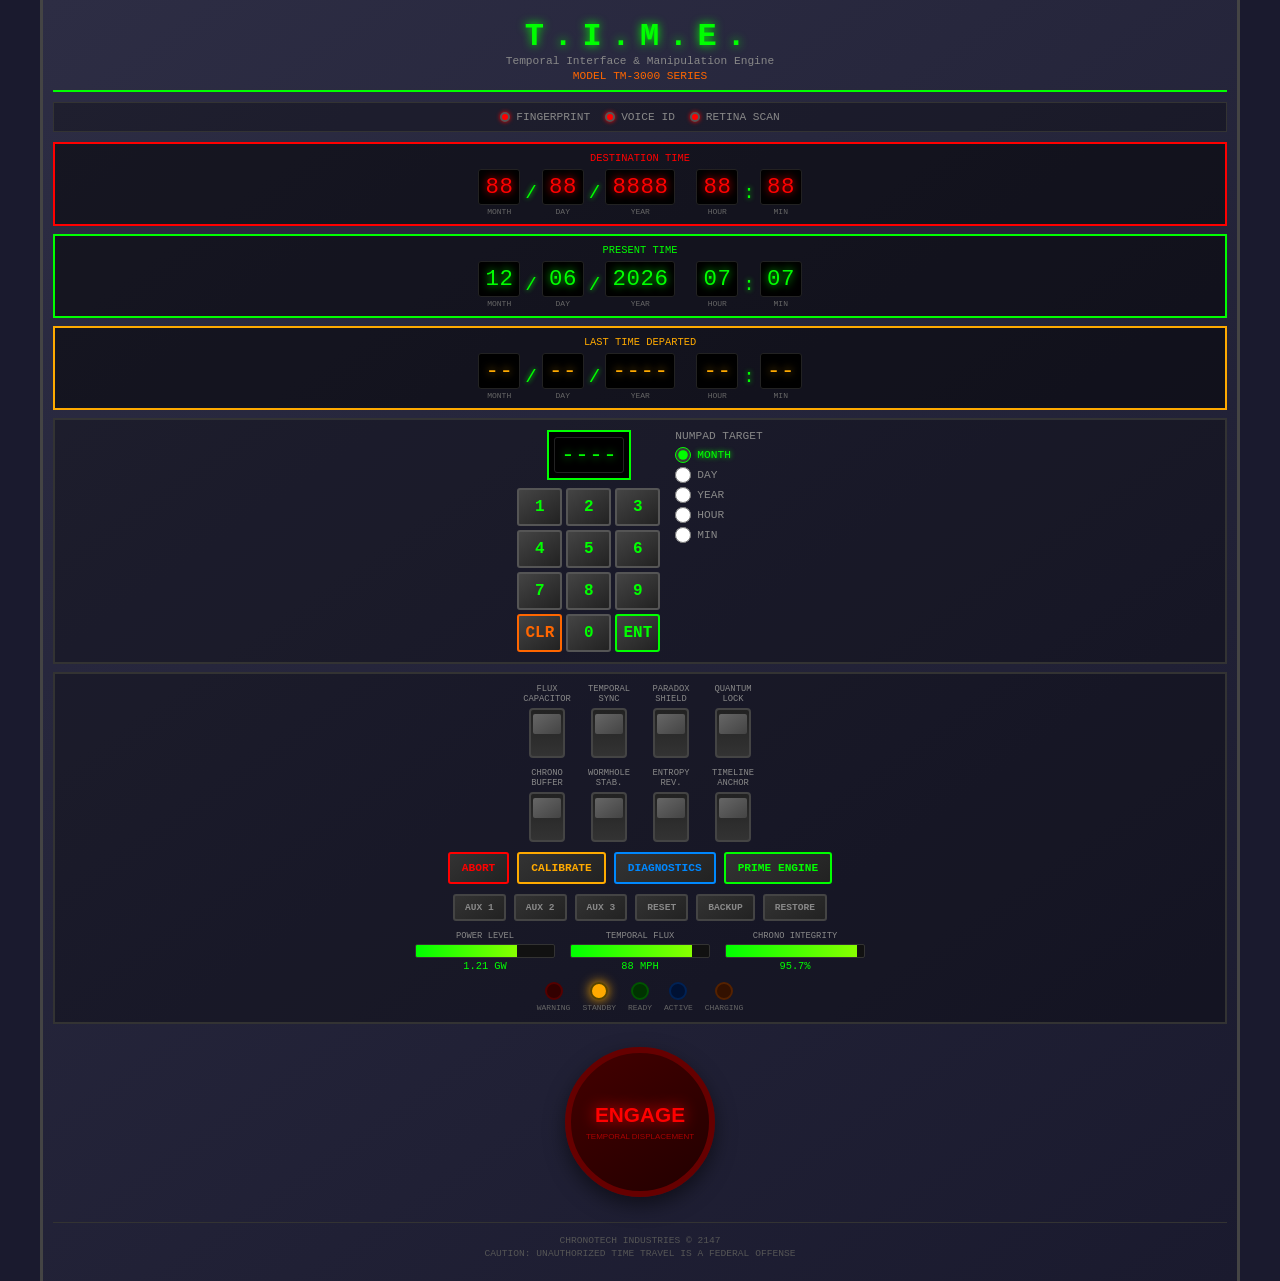
==== index.html @ d7cb90f9 "Add PWA support for home screen installation - Add manifest.json with app metadata and icon - Add se" ====
<!DOCTYPE html>
<html lang="en">
<head>
    <meta charset="UTF-8">
    <meta name="viewport" content="width=device-width, initial-scale=1.0, user-scalable=no">
    <meta name="theme-color" content="#00ff00">
    <meta name="apple-mobile-web-app-capable" content="yes">
    <meta name="apple-mobile-web-app-status-bar-style" content="black-translucent">
    <meta name="apple-mobile-web-app-title" content="T.I.M.E.">
    <title>T.I.M.E. Machine Console v3.7</title>
    <link rel="manifest" href="manifest.json">
    <link rel="icon" href="icon.svg" type="image/svg+xml">
    <link rel="apple-touch-icon" href="icon.svg">
    <link rel="stylesheet" href="styles.css">
</head>
<body>
    <div class="console-frame">
        <header class="console-header">
            <div class="logo">T.I.M.E.</div>
            <div class="subtitle">Temporal Interface & Manipulation Engine</div>
            <div class="model">MODEL TM-3000 SERIES</div>
        </header>

        <div class="auth-status-bar">
            <div class="auth-indicator" id="fingerprint-status">
                <span class="status-light off"></span>
                <a href="fingerprint.html">FINGERPRINT</a>
            </div>
            <div class="auth-indicator" id="voice-status">
                <span class="status-light off"></span>
                <a href="voice.html">VOICE ID</a>
            </div>
            <div class="auth-indicator" id="retina-status">
                <span class="status-light off"></span>
                <a href="retina.html">RETINA SCAN</a>
            </div>
        </div>

        <main class="console-main">
            <!-- Destination Time Display -->
            <section class="display-section destination">
                <div class="section-label">DESTINATION TIME</div>
                <div class="display-row">
                    <div class="display-group">
                        <div class="seven-seg-display" id="dest-month">
                            <span class="digit" data-digit="0">8</span>
                            <span class="digit" data-digit="1">8</span>
                        </div>
                        <div class="display-label">MONTH</div>
                    </div>
                    <div class="display-separator">/</div>
                    <div class="display-group">
                        <div class="seven-seg-display" id="dest-day">
                            <span class="digit" data-digit="0">8</span>
                            <span class="digit" data-digit="1">8</span>
                        </div>
                        <div class="display-label">DAY</div>
                    </div>
                    <div class="display-separator">/</div>
                    <div class="display-group">
                        <div class="seven-seg-display" id="dest-year">
                            <span class="digit" data-digit="0">8</span>
                            <span class="digit" data-digit="1">8</span>
                            <span class="digit" data-digit="2">8</span>
                            <span class="digit" data-digit="3">8</span>
                        </div>
                        <div class="display-label">YEAR</div>
                    </div>
                    <div class="display-spacer"></div>
                    <div class="display-group">
                        <div class="seven-seg-display" id="dest-hour">
                            <span class="digit" data-digit="0">8</span>
                            <span class="digit" data-digit="1">8</span>
                        </div>
                        <div class="display-label">HOUR</div>
                    </div>
                    <div class="display-separator">:</div>
                    <div class="display-group">
                        <div class="seven-seg-display" id="dest-min">
                            <span class="digit" data-digit="0">8</span>
                            <span class="digit" data-digit="1">8</span>
                        </div>
                        <div class="display-label">MIN</div>
                    </div>
                </div>
            </section>

            <!-- Present Time Display -->
            <section class="display-section present">
                <div class="section-label">PRESENT TIME</div>
                <div class="display-row">
                    <div class="display-group">
                        <div class="seven-seg-display" id="pres-month">
                            <span class="digit">0</span>
                            <span class="digit">1</span>
                        </div>
                        <div class="display-label">MONTH</div>
                    </div>
                    <div class="display-separator">/</div>
                    <div class="display-group">
                        <div class="seven-seg-display" id="pres-day">
                            <span class="digit">3</span>
                            <span class="digit">1</span>
                        </div>
                        <div class="display-label">DAY</div>
                    </div>
                    <div class="display-separator">/</div>
                    <div class="display-group">
                        <div class="seven-seg-display" id="pres-year">
                            <span class="digit">2</span>
                            <span class="digit">0</span>
                            <span class="digit">2</span>
                            <span class="digit">6</span>
                        </div>
                        <div class="display-label">YEAR</div>
                    </div>
                    <div class="display-spacer"></div>
                    <div class="display-group">
                        <div class="seven-seg-display" id="pres-hour">
                            <span class="digit">0</span>
                            <span class="digit">0</span>
                        </div>
                        <div class="display-label">HOUR</div>
                    </div>
                    <div class="display-separator">:</div>
                    <div class="display-group">
                        <div class="seven-seg-display" id="pres-min">
                            <span class="digit">0</span>
                            <span class="digit">0</span>
                        </div>
                        <div class="display-label">MIN</div>
                    </div>
                </div>
            </section>

            <!-- Last Departed Time Display -->
            <section class="display-section departed">
                <div class="section-label">LAST TIME DEPARTED</div>
                <div class="display-row">
                    <div class="display-group">
                        <div class="seven-seg-display" id="last-month">
                            <span class="digit">-</span>
                            <span class="digit">-</span>
                        </div>
                        <div class="display-label">MONTH</div>
                    </div>
                    <div class="display-separator">/</div>
                    <div class="display-group">
                        <div class="seven-seg-display" id="last-day">
                            <span class="digit">-</span>
                            <span class="digit">-</span>
                        </div>
                        <div class="display-label">DAY</div>
                    </div>
                    <div class="display-separator">/</div>
                    <div class="display-group">
                        <div class="seven-seg-display" id="last-year">
                            <span class="digit">-</span>
                            <span class="digit">-</span>
                            <span class="digit">-</span>
                            <span class="digit">-</span>
                        </div>
                        <div class="display-label">YEAR</div>
                    </div>
                    <div class="display-spacer"></div>
                    <div class="display-group">
                        <div class="seven-seg-display" id="last-hour">
                            <span class="digit">-</span>
                            <span class="digit">-</span>
                        </div>
                        <div class="display-label">HOUR</div>
                    </div>
                    <div class="display-separator">:</div>
                    <div class="display-group">
                        <div class="seven-seg-display" id="last-min">
                            <span class="digit">-</span>
                            <span class="digit">-</span>
                        </div>
                        <div class="display-label">MIN</div>
                    </div>
                </div>
            </section>

            <!-- Control Panel -->
            <section class="control-panel">
                <div class="numpad-section">
                    <div class="numpad-display">
                        <div class="seven-seg-display" id="numpad-display">
                            <span class="digit">-</span>
                            <span class="digit">-</span>
                            <span class="digit">-</span>
                            <span class="digit">-</span>
                        </div>
                    </div>
                    <div class="numpad">
                        <button class="num-btn" data-num="1">1</button>
                        <button class="num-btn" data-num="2">2</button>
                        <button class="num-btn" data-num="3">3</button>
                        <button class="num-btn" data-num="4">4</button>
                        <button class="num-btn" data-num="5">5</button>
                        <button class="num-btn" data-num="6">6</button>
                        <button class="num-btn" data-num="7">7</button>
                        <button class="num-btn" data-num="8">8</button>
                        <button class="num-btn" data-num="9">9</button>
                        <button class="num-btn clear-btn" data-num="C">CLR</button>
                        <button class="num-btn" data-num="0">0</button>
                        <button class="num-btn enter-btn" data-num="E">ENT</button>
                    </div>
                </div>

                <div class="target-selector">
                    <div class="selector-label">NUMPAD TARGET</div>
                    <div class="selector-switches">
                        <label class="toggle-switch">
                            <input type="radio" name="target" value="dest-month" checked>
                            <span class="switch-label">MONTH</span>
                        </label>
                        <label class="toggle-switch">
                            <input type="radio" name="target" value="dest-day">
                            <span class="switch-label">DAY</span>
                        </label>
                        <label class="toggle-switch">
                            <input type="radio" name="target" value="dest-year">
                            <span class="switch-label">YEAR</span>
                        </label>
                        <label class="toggle-switch">
                            <input type="radio" name="target" value="dest-hour">
                            <span class="switch-label">HOUR</span>
                        </label>
                        <label class="toggle-switch">
                            <input type="radio" name="target" value="dest-min">
                            <span class="switch-label">MIN</span>
                        </label>
                    </div>
                </div>
            </section>

            <!-- Useless Controls Section -->
            <section class="useless-controls">
                <div class="control-row">
                    <div class="control-group">
                        <div class="control-label">FLUX CAPACITOR</div>
                        <label class="flip-switch">
                            <input type="checkbox" id="flux-switch">
                            <span class="flip-switch-slider"></span>
                        </label>
                    </div>
                    <div class="control-group">
                        <div class="control-label">TEMPORAL SYNC</div>
                        <label class="flip-switch">
                            <input type="checkbox" id="sync-switch">
                            <span class="flip-switch-slider"></span>
                        </label>
                    </div>
                    <div class="control-group">
                        <div class="control-label">PARADOX SHIELD</div>
                        <label class="flip-switch">
                            <input type="checkbox" id="paradox-switch">
                            <span class="flip-switch-slider"></span>
                        </label>
                    </div>
                    <div class="control-group">
                        <div class="control-label">QUANTUM LOCK</div>
                        <label class="flip-switch">
                            <input type="checkbox" id="quantum-switch">
                            <span class="flip-switch-slider"></span>
                        </label>
                    </div>
                </div>

                <div class="control-row">
                    <div class="control-group">
                        <div class="control-label">CHRONO BUFFER</div>
                        <label class="flip-switch">
                            <input type="checkbox" id="buffer-switch">
                            <span class="flip-switch-slider"></span>
                        </label>
                    </div>
                    <div class="control-group">
                        <div class="control-label">WORMHOLE STAB.</div>
                        <label class="flip-switch">
                            <input type="checkbox" id="wormhole-switch">
                            <span class="flip-switch-slider"></span>
                        </label>
                    </div>
                    <div class="control-group">
                        <div class="control-label">ENTROPY REV.</div>
                        <label class="flip-switch">
                            <input type="checkbox" id="entropy-switch">
                            <span class="flip-switch-slider"></span>
                        </label>
                    </div>
                    <div class="control-group">
                        <div class="control-label">TIMELINE ANCHOR</div>
                        <label class="flip-switch">
                            <input type="checkbox" id="anchor-switch">
                            <span class="flip-switch-slider"></span>
                        </label>
                    </div>
                </div>

                <div class="button-row">
                    <button class="useless-btn red" id="btn-abort">ABORT</button>
                    <button class="useless-btn yellow" id="btn-calibrate">CALIBRATE</button>
                    <button class="useless-btn blue" id="btn-diagnostics">DIAGNOSTICS</button>
                    <button class="useless-btn green" id="btn-prime">PRIME ENGINE</button>
                </div>

                <div class="button-row">
                    <button class="useless-btn small" id="btn-aux1">AUX 1</button>
                    <button class="useless-btn small" id="btn-aux2">AUX 2</button>
                    <button class="useless-btn small" id="btn-aux3">AUX 3</button>
                    <button class="useless-btn small" id="btn-reset">RESET</button>
                    <button class="useless-btn small" id="btn-backup">BACKUP</button>
                    <button class="useless-btn small" id="btn-restore">RESTORE</button>
                </div>

                <!-- Extra gauges and indicators -->
                <div class="gauge-row">
                    <div class="gauge">
                        <div class="gauge-label">POWER LEVEL</div>
                        <div class="gauge-bar">
                            <div class="gauge-fill" id="power-gauge" style="width: 73%"></div>
                        </div>
                        <div class="gauge-value">1.21 GW</div>
                    </div>
                    <div class="gauge">
                        <div class="gauge-label">TEMPORAL FLUX</div>
                        <div class="gauge-bar">
                            <div class="gauge-fill" id="flux-gauge" style="width: 88%"></div>
                        </div>
                        <div class="gauge-value">88 MPH</div>
                    </div>
                    <div class="gauge">
                        <div class="gauge-label">CHRONO INTEGRITY</div>
                        <div class="gauge-bar">
                            <div class="gauge-fill" id="integrity-gauge" style="width: 95%"></div>
                        </div>
                        <div class="gauge-value">95.7%</div>
                    </div>
                </div>

                <div class="indicator-row">
                    <div class="indicator-light red" id="ind-warning">
                        <span class="light"></span>
                        <span class="ind-label">WARNING</span>
                    </div>
                    <div class="indicator-light yellow" id="ind-standby">
                        <span class="light"></span>
                        <span class="ind-label">STANDBY</span>
                    </div>
                    <div class="indicator-light green" id="ind-ready">
                        <span class="light"></span>
                        <span class="ind-label">READY</span>
                    </div>
                    <div class="indicator-light blue" id="ind-active">
                        <span class="light"></span>
                        <span class="ind-label">ACTIVE</span>
                    </div>
                    <div class="indicator-light orange" id="ind-charging">
                        <span class="light"></span>
                        <span class="ind-label">CHARGING</span>
                    </div>
                </div>
            </section>

            <!-- Big Engage Button -->
            <section class="engage-section">
                <button class="engage-btn" id="engage-btn">
                    <span class="engage-text">ENGAGE</span>
                    <span class="engage-subtitle">TEMPORAL DISPLACEMENT</span>
                </button>
            </section>
        </main>

        <footer class="console-footer">
            <div class="footer-text">CHRONOTECH INDUSTRIES © 2147</div>
            <div class="footer-text">CAUTION: UNAUTHORIZED TIME TRAVEL IS A FEDERAL OFFENSE</div>
        </footer>
    </div>

    <script src="script.js"></script>
    <script>
        if ('serviceWorker' in navigator) {
            navigator.serviceWorker.register('./sw.js');
        }
    </script>
</body>
</html>
---- styles.css ----
/* Base Styles */
* { margin: 0; padding: 0; box-sizing: border-box; }

body {
    font-family: 'Courier New', monospace;
    background: #1a1a2e;
    min-height: 100vh;
    color: #00ff00;
}

/* Console Frame */
.console-frame {
    max-width: 1200px;
    margin: 0 auto;
    padding: 10px;
    background: linear-gradient(145deg, #2d2d44, #1a1a2e);
    min-height: 100vh;
    border-left: 3px solid #444;
    border-right: 3px solid #444;
}

/* Header */
.console-header {
    text-align: center;
    padding: 8px;
    border-bottom: 2px solid #00ff00;
    margin-bottom: 10px;
}

.logo {
    font-size: 2rem;
    font-weight: bold;
    color: #00ff00;
    text-shadow: 0 0 10px #00ff00;
    letter-spacing: 0.3em;
}

.subtitle { font-size: 0.7rem; color: #888; }
.model { font-size: 0.7rem; color: #ff6600; margin-top: 3px; }

/* Auth Status Bar */
.auth-status-bar {
    display: flex;
    justify-content: center;
    gap: 15px;
    padding: 8px;
    background: rgba(0, 0, 0, 0.3);
    border: 1px solid #333;
    margin-bottom: 10px;
    flex-wrap: wrap;
}

.auth-indicator { display: flex; align-items: center; gap: 6px; }
.auth-indicator a { color: #888; text-decoration: none; font-size: 0.7rem; }
.auth-indicator a:hover { color: #00ff00; }

.status-light {
    width: 10px; height: 10px;
    border-radius: 50%;
    background: #333;
    border: 2px solid #555;
}
.status-light.on { background: #00ff00; box-shadow: 0 0 8px #00ff00; }
.status-light.off { background: #ff0000; box-shadow: 0 0 4px #ff0000; }

/* Display Sections */
.display-section {
    background: rgba(0, 0, 0, 0.5);
    border: 2px solid #333;
    padding: 8px;
    margin-bottom: 8px;
}
.display-section.destination { border-color: #ff0000; }
.display-section.present { border-color: #00ff00; }
.display-section.departed { border-color: #ffaa00; }

.section-label { font-size: 0.65rem; color: #888; margin-bottom: 5px; text-align: center; }
.display-section.destination .section-label { color: #ff0000; }
.display-section.present .section-label { color: #00ff00; }
.display-section.departed .section-label { color: #ffaa00; }

.display-row { display: flex; justify-content: center; align-items: center; gap: 3px; flex-wrap: wrap; }
.display-group { text-align: center; }
.display-label { font-size: 0.5rem; color: #666; margin-top: 2px; }
.display-separator { font-size: 1.2rem; color: #00ff00; text-shadow: 0 0 5px #00ff00; padding: 0 2px; }
.display-spacer { width: 15px; }

/* Seven Segment Display */
.seven-seg-display {
    display: flex;
    background: #000;
    padding: 4px 6px;
    border-radius: 3px;
    border: 1px solid #222;
}

.digit {
    font-family: 'Digital-7', 'Courier New', monospace;
    font-size: 1.4rem;
    color: #ff0000;
    text-shadow: 0 0 8px #ff0000;
    min-width: 14px;
    text-align: center;
}
.display-section.present .digit { color: #00ff00; text-shadow: 0 0 8px #00ff00; }
.display-section.departed .digit { color: #ffaa00; text-shadow: 0 0 8px #ffaa00; }

/* Control Panel */
.control-panel {
    display: flex;
    gap: 15px;
    padding: 10px;
    background: rgba(0, 0, 0, 0.3);
    border: 2px solid #333;
    margin-bottom: 8px;
    flex-wrap: wrap;
    justify-content: center;
}

.numpad-section { display: flex; flex-direction: column; align-items: center; gap: 8px; }
.numpad-display { background: #000; padding: 5px; border: 2px solid #00ff00; }
.numpad-display .digit { color: #00ff00; text-shadow: 0 0 8px #00ff00; }

.numpad { display: grid; grid-template-columns: repeat(3, 45px); gap: 4px; }
.num-btn {
    width: 45px; height: 38px;
    font-family: 'Courier New', monospace;
    font-size: 1rem; font-weight: bold;
    background: linear-gradient(145deg, #444, #222);
    border: 2px solid #555;
    color: #00ff00;
    cursor: pointer;
    border-radius: 3px;
}
.num-btn:active { transform: scale(0.95); }
.clear-btn { color: #ff6600; border-color: #ff6600; }
.enter-btn { color: #00ff00; border-color: #00ff00; }

/* Target Selector */
.target-selector { display: flex; flex-direction: column; gap: 5px; }
.selector-label { font-size: 0.7rem; color: #888; text-align: center; }
.selector-switches { display: flex; flex-direction: column; gap: 4px; }
.toggle-switch { display: flex; align-items: center; gap: 6px; cursor: pointer; }
.toggle-switch input { width: 16px; height: 16px; accent-color: #00ff00; }
.switch-label { font-size: 0.7rem; color: #888; }
.toggle-switch input:checked + .switch-label { color: #00ff00; text-shadow: 0 0 5px #00ff00; }

/* Useless Controls */
.useless-controls {
    padding: 10px;
    background: rgba(0, 0, 0, 0.3);
    border: 2px solid #333;
    margin-bottom: 8px;
}

.control-row { display: flex; justify-content: center; gap: 12px; margin-bottom: 10px; flex-wrap: wrap; }
.control-group { display: flex; flex-direction: column; align-items: center; gap: 4px; }
.control-label { font-size: 0.55rem; color: #888; text-align: center; max-width: 50px; }

/* Flip Switch */
.flip-switch { position: relative; width: 36px; height: 50px; cursor: pointer; }
.flip-switch input { display: none; }
.flip-switch-slider {
    position: absolute; width: 100%; height: 100%;
    background: linear-gradient(180deg, #222, #333);
    border: 2px solid #444; border-radius: 4px;
}
.flip-switch-slider::before {
    content: ''; position: absolute;
    width: 28px; height: 20px;
    left: 2px; top: 4px;
    background: linear-gradient(145deg, #666, #444);
    border-radius: 2px;
    transition: top 0.2s;
}
.flip-switch input:checked + .flip-switch-slider::before {
    top: 24px;
    background: linear-gradient(145deg, #00aa00, #006600);
    box-shadow: 0 0 8px #00ff00;
}

/* Buttons */
.button-row { display: flex; justify-content: center; gap: 8px; margin-bottom: 10px; flex-wrap: wrap; }
.useless-btn {
    padding: 8px 12px;
    font-family: 'Courier New', monospace;
    font-size: 0.7rem; font-weight: bold;
    background: linear-gradient(145deg, #333, #222);
    border: 2px solid #444;
    color: #888;
    cursor: pointer;
    border-radius: 3px;
    text-transform: uppercase;
}
.useless-btn:active { transform: scale(0.95); }
.useless-btn.red { border-color: #ff0000; color: #ff0000; }
.useless-btn.yellow { border-color: #ffaa00; color: #ffaa00; }
.useless-btn.blue { border-color: #0088ff; color: #0088ff; }
.useless-btn.green { border-color: #00ff00; color: #00ff00; }
.useless-btn.small { padding: 6px 10px; font-size: 0.6rem; }

/* Gauges */
.gauge-row { display: flex; justify-content: center; gap: 15px; margin-bottom: 10px; flex-wrap: wrap; }
.gauge { width: 140px; }
.gauge-label { font-size: 0.55rem; color: #888; text-align: center; margin-bottom: 3px; }
.gauge-bar { height: 14px; background: #111; border: 1px solid #333; border-radius: 2px; overflow: hidden; }
.gauge-fill { height: 100%; background: linear-gradient(90deg, #00ff00, #88ff00); transition: width 0.5s; }
.gauge-value { font-size: 0.65rem; color: #00ff00; text-align: center; margin-top: 2px; }

/* Indicator Lights */
.indicator-row { display: flex; justify-content: center; gap: 12px; flex-wrap: wrap; }
.indicator-light { display: flex; flex-direction: column; align-items: center; gap: 3px; }
.indicator-light .light {
    width: 18px; height: 18px;
    border-radius: 50%;
    background: #222;
    border: 2px solid #444;
}
.indicator-light.red .light { background: #330000; border-color: #550000; }
.indicator-light.yellow .light { background: #332200; border-color: #554400; }
.indicator-light.green .light { background: #003300; border-color: #005500; }
.indicator-light.blue .light { background: #001133; border-color: #002255; }
.indicator-light.orange .light { background: #331100; border-color: #552200; }

.indicator-light.active .light { animation: blink 1s infinite; }
.indicator-light.red.active .light { background: #ff0000; box-shadow: 0 0 12px #ff0000; }
.indicator-light.yellow.active .light { background: #ffaa00; box-shadow: 0 0 12px #ffaa00; }
.indicator-light.green.active .light { background: #00ff00; box-shadow: 0 0 12px #00ff00; }
.indicator-light.blue.active .light { background: #0088ff; box-shadow: 0 0 12px #0088ff; }
.indicator-light.orange.active .light { background: #ff6600; box-shadow: 0 0 12px #ff6600; }
.ind-label { font-size: 0.5rem; color: #666; }

@keyframes blink { 0%, 100% { opacity: 1; } 50% { opacity: 0.5; } }

/* Engage Button */
.engage-section { display: flex; justify-content: center; padding: 15px; }
.engage-btn {
    width: 150px; height: 150px;
    border-radius: 50%;
    background: linear-gradient(145deg, #440000, #220000);
    border: 6px solid #660000;
    cursor: pointer;
    display: flex; flex-direction: column;
    align-items: center; justify-content: center;
    transition: all 0.3s;
    box-shadow: 0 8px 20px rgba(0, 0, 0, 0.5);
}
.engage-btn:hover { background: linear-gradient(145deg, #660000, #330000); box-shadow: 0 0 40px rgba(255, 0, 0, 0.3); }
.engage-btn:active { transform: scale(0.98); }
.engage-text { font-size: 1.3rem; font-weight: bold; color: #ff0000; text-shadow: 0 0 15px #ff0000; }
.engage-subtitle { font-size: 0.5rem; color: #aa0000; margin-top: 5px; text-align: center; }

/* Footer */
.console-footer { text-align: center; padding: 10px; border-top: 1px solid #333; margin-top: 10px; }
.footer-text { font-size: 0.6rem; color: #555; margin: 2px 0; }

/* ========== AUTH PAGES ========== */
.auth-page .console-header { padding: 5px; margin-bottom: 8px; }
.auth-page .logo { font-size: 1.5rem; }
.auth-page .auth-main { display: flex; flex-direction: column; align-items: center; padding: 8px; }

.auth-container {
    width: 100%;
    max-width: 400px;
    background: rgba(0, 0, 0, 0.5);
    border: 2px solid #00ff00;
    padding: 12px;
    margin-bottom: 10px;
}

.auth-status { text-align: center; padding: 8px; background: #000; border: 1px solid #333; margin-bottom: 10px; }
.status-text { font-size: 0.85rem; color: #00ff00; text-shadow: 0 0 8px #00ff00; }

/* Fingerprint Scanner */
.fingerprint-scanner { display: flex; flex-direction: column; align-items: center; margin-bottom: 10px; }
.scanner-frame { text-align: center; }
.scanner-glass {
    width: 120px; height: 140px;
    background: linear-gradient(180deg, #111, #000);
    border: 3px solid #00ff00;
    border-radius: 8px;
    position: relative;
    overflow: hidden;
    cursor: pointer;
    box-shadow: 0 0 15px rgba(0, 255, 0, 0.2);
    touch-action: none;
}
.scanner-glass.verified { border-color: #00ff00; box-shadow: 0 0 25px rgba(0, 255, 0, 0.5); }

.scan-line {
    position: absolute; width: 100%; height: 3px;
    background: #00ff00; box-shadow: 0 0 10px #00ff00;
    top: 0; opacity: 0;
}
.scan-line.scanning { opacity: 1; animation: scanMove 1.5s linear infinite; }
@keyframes scanMove { 0% { top: 0; } 100% { top: 100%; } }

.fingerprint-svg { width: 80px; height: 100px; margin: 20px auto; }
.fp-line { fill: none; stroke: #003300; stroke-width: 2; transition: stroke 0.3s; }
.scanner-glass.active .fp-line { stroke: #00ff00; }
.scanner-label { font-size: 0.6rem; color: #888; margin-top: 6px; }

/* Voice Scanner */
.voice-scanner { display: flex; flex-direction: column; align-items: center; gap: 10px; margin-bottom: 10px; }
.waveform-container {
    width: 100%; height: 50px;
    background: #000; border: 1px solid #333;
    display: flex; align-items: center; justify-content: center;
}
.waveform { display: flex; align-items: center; gap: 3px; height: 100%; }
.wave-bar { width: 6px; height: 8px; background: #00ff00; transition: height 0.1s; }
.waveform.active .wave-bar { animation: waveAnim 0.5s ease-in-out infinite; }
.waveform.active .wave-bar:nth-child(odd) { animation-delay: 0.1s; }
.waveform.active .wave-bar:nth-child(3n) { animation-delay: 0.2s; }
@keyframes waveAnim { 0%, 100% { height: 8px; } 50% { height: 40px; } }

.mic-icon { width: 40px; height: 40px; color: #00ff00; }
.record-btn {
    padding: 12px 25px;
    background: linear-gradient(145deg, #333, #222);
    border: 2px solid #00ff00;
    color: #00ff00;
    font-family: 'Courier New', monospace;
    font-size: 0.85rem;
    cursor: pointer; border-radius: 4px;
    touch-action: none;
}
.record-btn.recording { background: #004400; box-shadow: 0 0 20px rgba(0, 255, 0, 0.5); }

.voice-phrase { text-align: center; padding: 8px; background: rgba(0, 0, 0, 0.3); border: 1px solid #333; margin-bottom: 10px; }
.phrase-label { font-size: 0.6rem; color: #888; margin-bottom: 5px; }
.phrase-text { font-size: 0.9rem; color: #ffaa00; font-style: italic; }

/* Retina Scanner */
.retina-scanner { display: flex; flex-direction: column; align-items: center; gap: 10px; margin-bottom: 10px; }
.eye-container { text-align: center; }
.eye-frame {
    width: 140px; height: 140px;
    background: #000;
    border: 2px solid #ff0000;
    border-radius: 50%;
    position: relative;
    display: flex; align-items: center; justify-content: center;
}
.eye {
    width: 100px; height: 100px;
    background: #eee;
    border-radius: 50%;
    position: relative;
    overflow: hidden;
}
.iris {
    width: 55px; height: 55px;
    background: radial-gradient(circle, #2a5f2a, #1a3a1a);
    border-radius: 50%;
    position: absolute;
    top: 50%; left: 50%;
    transform: translate(-50%, -50%);
}
.pupil {
    width: 22px; height: 22px;
    background: #000; border-radius: 50%;
    position: absolute;
    top: 50%; left: 50%;
    transform: translate(-50%, -50%);
}
.iris-pattern {
    position: absolute; width: 100%; height: 100%;
    background: repeating-conic-gradient(from 0deg, transparent 0deg 10deg, rgba(0,0,0,0.2) 10deg 20deg);
    border-radius: 50%;
}
.scan-ring {
    position: absolute; width: 100%; height: 100%;
    border: 2px solid transparent; border-radius: 50%;
    top: 0; left: 0;
}
.scan-ring.scanning { border-color: #ff0000; animation: scanRing 1.5s linear infinite; }
@keyframes scanRing { 0% { transform: scale(0.5); opacity: 1; } 100% { transform: scale(1.2); opacity: 0; } }

.scan-crosshair { position: absolute; width: 100%; height: 100%; top: 0; left: 0; }
.crosshair-h, .crosshair-v { position: absolute; background: rgba(255, 0, 0, 0.3); }
.crosshair-h { width: 100%; height: 1px; top: 50%; }
.crosshair-v { width: 1px; height: 100%; left: 50%; }

.corner-marks { position: absolute; width: 100%; height: 100%; top: 0; left: 0; }
.corner { position: absolute; width: 15px; height: 15px; border: 2px solid #ff0000; }
.corner.tl { top: 8px; left: 8px; border-right: none; border-bottom: none; }
.corner.tr { top: 8px; right: 8px; border-left: none; border-bottom: none; }
.corner.bl { bottom: 8px; left: 8px; border-right: none; border-top: none; }
.corner.br { bottom: 8px; right: 8px; border-left: none; border-top: none; }

.scan-btn {
    padding: 10px 20px;
    background: linear-gradient(145deg, #440000, #220000);
    border: 2px solid #ff0000;
    color: #ff0000;
    font-family: 'Courier New', monospace;
    font-size: 0.85rem;
    cursor: pointer; border-radius: 4px;
}

.retina-data { display: flex; gap: 10px; margin-bottom: 10px; flex-wrap: wrap; justify-content: center; }
.data-visual canvas { background: #000; border: 1px solid #333; width: 120px; height: 120px; }
.data-readout { display: flex; flex-direction: column; gap: 4px; }
.readout-row { display: flex; justify-content: space-between; gap: 10px; font-size: 0.65rem; }
.readout-label { color: #888; }
.readout-value { color: #ff0000; }

/* Common Auth Elements */
.auth-info { background: rgba(0, 0, 0, 0.3); padding: 8px; margin-bottom: 8px; }
.info-row { display: flex; justify-content: space-between; padding: 3px 0; font-size: 0.7rem; }
.info-label { color: #888; }
.info-value { color: #00ff00; }

.auth-progress { margin-bottom: 8px; }
.progress-bar { height: 18px; background: #111; border: 1px solid #333; border-radius: 2px; overflow: hidden; }
.progress-fill { height: 100%; width: 0%; background: linear-gradient(90deg, #00aa00, #00ff00); transition: width 0.3s; }
.progress-text { text-align: center; font-size: 0.7rem; color: #00ff00; margin-top: 3px; }

.auth-message {
    text-align: center; padding: 8px;
    background: rgba(0, 0, 0, 0.3);
    border: 1px solid #333;
    color: #888; font-size: 0.75rem;
}

.auth-buttons { display: flex; gap: 10px; flex-wrap: wrap; justify-content: center; }
.auth-btn {
    padding: 10px 18px;
    background: linear-gradient(145deg, #333, #222);
    border: 2px solid #555;
    color: #888;
    font-family: 'Courier New', monospace;
    font-size: 0.75rem;
    cursor: pointer; border-radius: 4px;
    text-decoration: none;
}
.auth-btn:hover { background: #444; color: #00ff00; border-color: #00ff00; }

.warning-box {
    display: flex; align-items: center; gap: 8px;
    padding: 6px;
    background: rgba(255, 0, 0, 0.1);
    border: 1px solid #ff0000;
    margin-top: 8px;
}
.warning-icon { font-size: 1rem; color: #ff0000; }
.warning-text { font-size: 0.65rem; color: #ff6666; }

/* Responsive - even more compact on mobile */
@media (max-width: 480px) {
    .console-frame { padding: 5px; }
    .logo { font-size: 1.5rem; letter-spacing: 0.2em; }
    .auth-page .logo { font-size: 1.2rem; }

    .display-section { padding: 5px; margin-bottom: 5px; }
    .digit { font-size: 1.1rem; min-width: 11px; }
    .seven-seg-display { padding: 3px 4px; }
    .display-separator { font-size: 1rem; }
    .display-spacer { width: 8px; }
    .section-label { font-size: 0.55rem; margin-bottom: 3px; }

    .control-panel { padding: 8px; gap: 10px; }
    .numpad { grid-template-columns: repeat(3, 40px); gap: 3px; }
    .num-btn { width: 40px; height: 34px; font-size: 0.9rem; }

    .control-row { gap: 8px; margin-bottom: 8px; }
    .flip-switch { width: 30px; height: 42px; }
    .flip-switch-slider::before { width: 22px; height: 16px; }
    .flip-switch input:checked + .flip-switch-slider::before { top: 20px; }
    .control-label { font-size: 0.5rem; max-width: 40px; }

    .useless-btn { padding: 6px 8px; font-size: 0.6rem; }
    .useless-btn.small { padding: 4px 6px; font-size: 0.5rem; }

    .gauge { width: 100px; }
    .gauge-bar { height: 10px; }
    .gauge-label, .gauge-value { font-size: 0.5rem; }

    .indicator-light .light { width: 14px; height: 14px; }
    .ind-label { font-size: 0.45rem; }

    .engage-section { padding: 10px; }
    .engage-btn { width: 120px; height: 120px; border-width: 4px; }
    .engage-text { font-size: 1rem; }
    .engage-subtitle { font-size: 0.45rem; }

    .auth-container { padding: 8px; }
    .scanner-glass { width: 100px; height: 120px; }
    .fingerprint-svg { width: 65px; height: 85px; margin: 15px auto; }

    .eye-frame { width: 110px; height: 110px; }
    .eye { width: 80px; height: 80px; }
    .iris { width: 44px; height: 44px; }
    .pupil { width: 18px; height: 18px; }
    .data-visual canvas { width: 90px; height: 90px; }

    .record-btn { padding: 10px 20px; font-size: 0.8rem; }
    .waveform-container { height: 40px; }
}
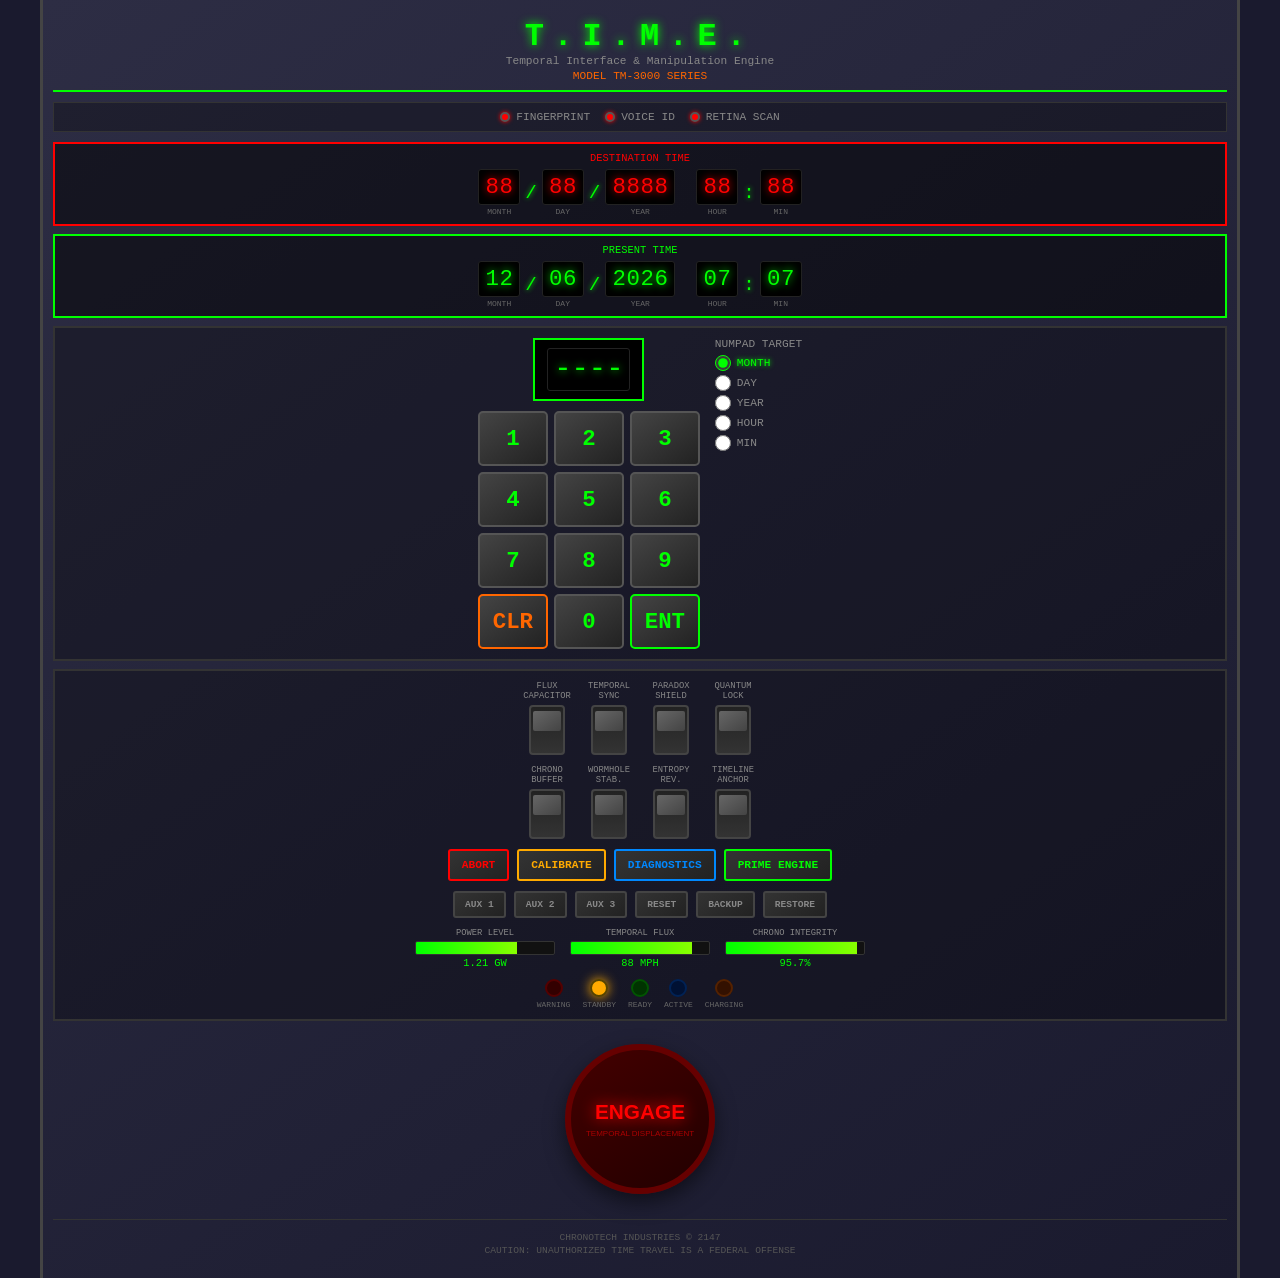
==== commit 33150103: "Remove last time departed display and enlarge numpad - Removed the "Last Time Departed" display sect" ====
--- a/index.html
+++ b/index.html
@@ -133,54 +133,6 @@
                 </div>
             </section>
 
-            <!-- Last Departed Time Display -->
-            <section class="display-section departed">
-                <div class="section-label">LAST TIME DEPARTED</div>
-                <div class="display-row">
-                    <div class="display-group">
-                        <div class="seven-seg-display" id="last-month">
-                            <span class="digit">-</span>
-                            <span class="digit">-</span>
-                        </div>
-                        <div class="display-label">MONTH</div>
-                    </div>
-                    <div class="display-separator">/</div>
-                    <div class="display-group">
-                        <div class="seven-seg-display" id="last-day">
-                            <span class="digit">-</span>
-                            <span class="digit">-</span>
-                        </div>
-                        <div class="display-label">DAY</div>
-                    </div>
-                    <div class="display-separator">/</div>
-                    <div class="display-group">
-                        <div class="seven-seg-display" id="last-year">
-                            <span class="digit">-</span>
-                            <span class="digit">-</span>
-                            <span class="digit">-</span>
-                            <span class="digit">-</span>
-                        </div>
-                        <div class="display-label">YEAR</div>
-                    </div>
-                    <div class="display-spacer"></div>
-                    <div class="display-group">
-                        <div class="seven-seg-display" id="last-hour">
-                            <span class="digit">-</span>
-                            <span class="digit">-</span>
-                        </div>
-                        <div class="display-label">HOUR</div>
-                    </div>
-                    <div class="display-separator">:</div>
-                    <div class="display-group">
-                        <div class="seven-seg-display" id="last-min">
-                            <span class="digit">-</span>
-                            <span class="digit">-</span>
-                        </div>
-                        <div class="display-label">MIN</div>
-                    </div>
-                </div>
-            </section>
-
             <!-- Control Panel -->
             <section class="control-panel">
                 <div class="numpad-section">
--- a/styles.css
+++ b/styles.css
@@ -117,20 +117,20 @@
     justify-content: center;
 }
 
-.numpad-section { display: flex; flex-direction: column; align-items: center; gap: 8px; }
-.numpad-display { background: #000; padding: 5px; border: 2px solid #00ff00; }
-.numpad-display .digit { color: #00ff00; text-shadow: 0 0 8px #00ff00; }
-
-.numpad { display: grid; grid-template-columns: repeat(3, 45px); gap: 4px; }
+.numpad-section { display: flex; flex-direction: column; align-items: center; gap: 10px; }
+.numpad-display { background: #000; padding: 8px 12px; border: 2px solid #00ff00; }
+.numpad-display .digit { color: #00ff00; text-shadow: 0 0 8px #00ff00; font-size: 1.8rem; }
+
+.numpad { display: grid; grid-template-columns: repeat(3, 70px); gap: 6px; }
 .num-btn {
-    width: 45px; height: 38px;
+    width: 70px; height: 55px;
     font-family: 'Courier New', monospace;
-    font-size: 1rem; font-weight: bold;
+    font-size: 1.4rem; font-weight: bold;
     background: linear-gradient(145deg, #444, #222);
     border: 2px solid #555;
     color: #00ff00;
     cursor: pointer;
-    border-radius: 3px;
+    border-radius: 5px;
 }
 .num-btn:active { transform: scale(0.95); }
 .clear-btn { color: #ff6600; border-color: #ff6600; }
@@ -461,8 +461,9 @@
     .section-label { font-size: 0.55rem; margin-bottom: 3px; }
 
     .control-panel { padding: 8px; gap: 10px; }
-    .numpad { grid-template-columns: repeat(3, 40px); gap: 3px; }
-    .num-btn { width: 40px; height: 34px; font-size: 0.9rem; }
+    .numpad { grid-template-columns: repeat(3, 60px); gap: 5px; }
+    .num-btn { width: 60px; height: 48px; font-size: 1.2rem; }
+    .numpad-display .digit { font-size: 1.5rem; }
 
     .control-row { gap: 8px; margin-bottom: 8px; }
     .flip-switch { width: 30px; height: 42px; }
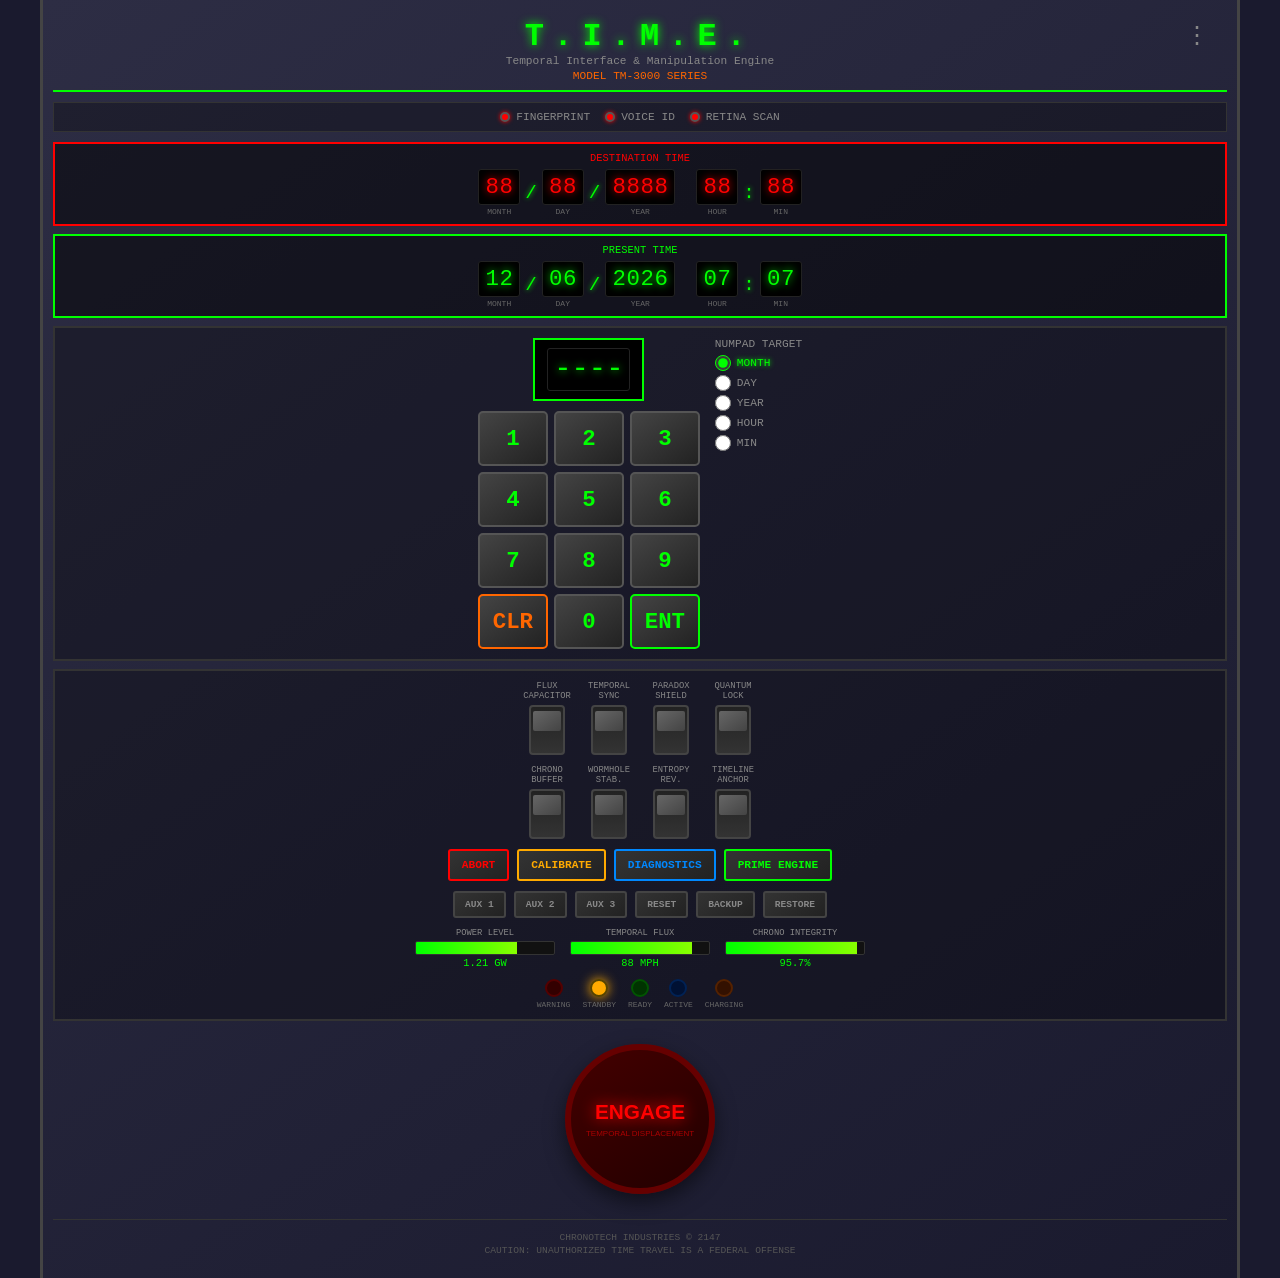
==== commit 0df6bb0b: "Add 3-dot menu with Force Update and Reset Auth options - Menu button in top-right corner of header " ====
--- a/index.html
+++ b/index.html
@@ -16,6 +16,13 @@
 <body>
     <div class="console-frame">
         <header class="console-header">
+            <div class="menu-container">
+                <button class="menu-btn" id="menu-btn">⋮</button>
+                <div class="menu-dropdown" id="menu-dropdown">
+                    <button class="menu-item" id="force-update">Force Update</button>
+                    <button class="menu-item" id="reset-auth">Reset Auth</button>
+                </div>
+            </div>
             <div class="logo">T.I.M.E.</div>
             <div class="subtitle">Temporal Interface & Manipulation Engine</div>
             <div class="model">MODEL TM-3000 SERIES</div>
--- a/styles.css
+++ b/styles.css
@@ -25,6 +25,7 @@
     padding: 8px;
     border-bottom: 2px solid #00ff00;
     margin-bottom: 10px;
+    position: relative;
 }
 
 .logo {
@@ -37,6 +38,28 @@
 
 .subtitle { font-size: 0.7rem; color: #888; }
 .model { font-size: 0.7rem; color: #ff6600; margin-top: 3px; }
+
+/* Menu */
+.menu-container { position: absolute; top: 8px; right: 8px; }
+.menu-btn {
+    background: none; border: none; color: #888;
+    font-size: 1.5rem; cursor: pointer; padding: 5px 10px;
+    line-height: 1;
+}
+.menu-btn:hover { color: #00ff00; }
+.menu-dropdown {
+    display: none; position: absolute; right: 0; top: 100%;
+    background: #222; border: 1px solid #444;
+    min-width: 120px; z-index: 100;
+}
+.menu-dropdown.show { display: block; }
+.menu-item {
+    display: block; width: 100%; padding: 10px 15px;
+    background: none; border: none; color: #888;
+    font-family: 'Courier New', monospace; font-size: 0.75rem;
+    text-align: left; cursor: pointer;
+}
+.menu-item:hover { background: #333; color: #00ff00; }
 
 /* Auth Status Bar */
 .auth-status-bar {
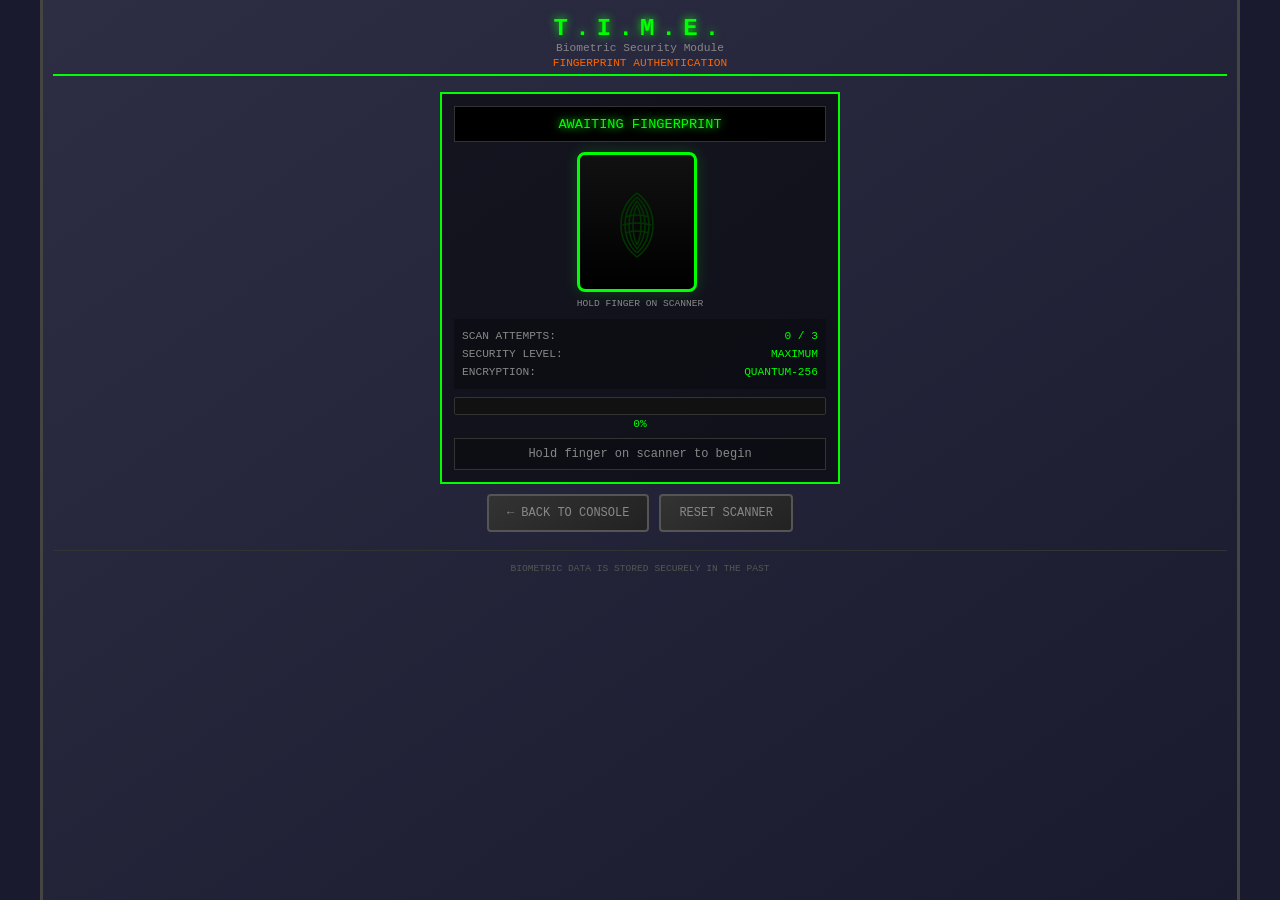
==== commit 2202cdf6: "Implement real 7-segment LED displays with CSS segments Replace text-based digits with actual 7-segm" ====
--- a/index.html
+++ b/index.html
@@ -49,44 +49,27 @@
                 <div class="section-label">DESTINATION TIME</div>
                 <div class="display-row">
                     <div class="display-group">
-                        <div class="seven-seg-display" id="dest-month">
-                            <span class="digit" data-digit="0">8</span>
-                            <span class="digit" data-digit="1">8</span>
-                        </div>
+                        <div class="seven-seg-display" id="dest-month" data-digits="2" data-value="88"></div>
                         <div class="display-label">MONTH</div>
                     </div>
                     <div class="display-separator">/</div>
                     <div class="display-group">
-                        <div class="seven-seg-display" id="dest-day">
-                            <span class="digit" data-digit="0">8</span>
-                            <span class="digit" data-digit="1">8</span>
-                        </div>
+                        <div class="seven-seg-display" id="dest-day" data-digits="2" data-value="88"></div>
                         <div class="display-label">DAY</div>
                     </div>
                     <div class="display-separator">/</div>
                     <div class="display-group">
-                        <div class="seven-seg-display" id="dest-year">
-                            <span class="digit" data-digit="0">8</span>
-                            <span class="digit" data-digit="1">8</span>
-                            <span class="digit" data-digit="2">8</span>
-                            <span class="digit" data-digit="3">8</span>
-                        </div>
+                        <div class="seven-seg-display" id="dest-year" data-digits="4" data-value="8888"></div>
                         <div class="display-label">YEAR</div>
                     </div>
                     <div class="display-spacer"></div>
                     <div class="display-group">
-                        <div class="seven-seg-display" id="dest-hour">
-                            <span class="digit" data-digit="0">8</span>
-                            <span class="digit" data-digit="1">8</span>
-                        </div>
+                        <div class="seven-seg-display" id="dest-hour" data-digits="2" data-value="88"></div>
                         <div class="display-label">HOUR</div>
                     </div>
                     <div class="display-separator">:</div>
                     <div class="display-group">
-                        <div class="seven-seg-display" id="dest-min">
-                            <span class="digit" data-digit="0">8</span>
-                            <span class="digit" data-digit="1">8</span>
-                        </div>
+                        <div class="seven-seg-display" id="dest-min" data-digits="2" data-value="88"></div>
                         <div class="display-label">MIN</div>
                     </div>
                 </div>
@@ -97,44 +80,27 @@
                 <div class="section-label">PRESENT TIME</div>
                 <div class="display-row">
                     <div class="display-group">
-                        <div class="seven-seg-display" id="pres-month">
-                            <span class="digit">0</span>
-                            <span class="digit">1</span>
-                        </div>
+                        <div class="seven-seg-display" id="pres-month" data-digits="2" data-value="00"></div>
                         <div class="display-label">MONTH</div>
                     </div>
                     <div class="display-separator">/</div>
                     <div class="display-group">
-                        <div class="seven-seg-display" id="pres-day">
-                            <span class="digit">3</span>
-                            <span class="digit">1</span>
-                        </div>
+                        <div class="seven-seg-display" id="pres-day" data-digits="2" data-value="00"></div>
                         <div class="display-label">DAY</div>
                     </div>
                     <div class="display-separator">/</div>
                     <div class="display-group">
-                        <div class="seven-seg-display" id="pres-year">
-                            <span class="digit">2</span>
-                            <span class="digit">0</span>
-                            <span class="digit">2</span>
-                            <span class="digit">6</span>
-                        </div>
+                        <div class="seven-seg-display" id="pres-year" data-digits="4" data-value="0000"></div>
                         <div class="display-label">YEAR</div>
                     </div>
                     <div class="display-spacer"></div>
                     <div class="display-group">
-                        <div class="seven-seg-display" id="pres-hour">
-                            <span class="digit">0</span>
-                            <span class="digit">0</span>
-                        </div>
+                        <div class="seven-seg-display" id="pres-hour" data-digits="2" data-value="00"></div>
                         <div class="display-label">HOUR</div>
                     </div>
                     <div class="display-separator">:</div>
                     <div class="display-group">
-                        <div class="seven-seg-display" id="pres-min">
-                            <span class="digit">0</span>
-                            <span class="digit">0</span>
-                        </div>
+                        <div class="seven-seg-display" id="pres-min" data-digits="2" data-value="00"></div>
                         <div class="display-label">MIN</div>
                     </div>
                 </div>
@@ -144,12 +110,7 @@
             <section class="control-panel">
                 <div class="numpad-section">
                     <div class="numpad-display">
-                        <div class="seven-seg-display" id="numpad-display">
-                            <span class="digit">-</span>
-                            <span class="digit">-</span>
-                            <span class="digit">-</span>
-                            <span class="digit">-</span>
-                        </div>
+                        <div class="seven-seg-display" id="numpad-display" data-digits="4" data-value="----"></div>
                     </div>
                     <div class="numpad">
                         <button class="num-btn" data-num="1">1</button>
--- a/styles.css
+++ b/styles.css
@@ -115,18 +115,84 @@
     padding: 4px 6px;
     border-radius: 3px;
     border: 1px solid #222;
-}
-
-.digit {
-    font-family: 'Digital-7', 'Courier New', monospace;
-    font-size: 1.4rem;
-    color: #ff0000;
-    text-shadow: 0 0 8px #ff0000;
-    min-width: 14px;
-    text-align: center;
-}
-.display-section.present .digit { color: #00ff00; text-shadow: 0 0 8px #00ff00; }
-.display-section.departed .digit { color: #ffaa00; text-shadow: 0 0 8px #ffaa00; }
+    gap: 2px;
+}
+
+/* Individual 7-segment digit */
+.seg-digit {
+    position: relative;
+    width: 20px;
+    height: 34px;
+}
+
+/* Base segment style - horizontal */
+.seg {
+    position: absolute;
+    background: #220000;
+    transition: background 0.1s, box-shadow 0.1s;
+}
+
+/* Horizontal segments (a, d, g) */
+.seg-a, .seg-d, .seg-g {
+    width: 14px;
+    height: 3px;
+    left: 3px;
+}
+.seg-a { top: 0; }
+.seg-g { top: 15px; }
+.seg-d { top: 31px; }
+
+/* Vertical segments (b, c, e, f) */
+.seg-b, .seg-c, .seg-e, .seg-f {
+    width: 3px;
+    height: 12px;
+}
+.seg-f { left: 0; top: 3px; }
+.seg-b { right: 0; top: 3px; }
+.seg-e { left: 0; top: 18px; }
+.seg-c { right: 0; top: 18px; }
+
+/* Decimal point */
+.seg-dp {
+    width: 3px;
+    height: 3px;
+    right: -5px;
+    bottom: 0;
+    border-radius: 50%;
+}
+
+/* Lit segment - red (destination) */
+.seg.on {
+    background: #ff0000;
+    box-shadow: 0 0 6px #ff0000, 0 0 10px #ff0000;
+}
+
+/* Present time - green segments */
+.display-section.present .seg {
+    background: #002200;
+}
+.display-section.present .seg.on {
+    background: #00ff00;
+    box-shadow: 0 0 6px #00ff00, 0 0 10px #00ff00;
+}
+
+/* Departed time - amber segments */
+.display-section.departed .seg {
+    background: #221100;
+}
+.display-section.departed .seg.on {
+    background: #ffaa00;
+    box-shadow: 0 0 6px #ffaa00, 0 0 10px #ffaa00;
+}
+
+/* Numpad display - green segments */
+.numpad-display .seg {
+    background: #002200;
+}
+.numpad-display .seg.on {
+    background: #00ff00;
+    box-shadow: 0 0 6px #00ff00, 0 0 10px #00ff00;
+}
 
 /* Control Panel */
 .control-panel {
@@ -142,7 +208,16 @@
 
 .numpad-section { display: flex; flex-direction: column; align-items: center; gap: 10px; }
 .numpad-display { background: #000; padding: 8px 12px; border: 2px solid #00ff00; }
-.numpad-display .digit { color: #00ff00; text-shadow: 0 0 8px #00ff00; font-size: 1.8rem; }
+.numpad-display .seg-digit { width: 24px; height: 40px; }
+.numpad-display .seg-a, .numpad-display .seg-d, .numpad-display .seg-g { width: 16px; height: 3px; left: 4px; }
+.numpad-display .seg-a { top: 0; }
+.numpad-display .seg-g { top: 18px; }
+.numpad-display .seg-d { top: 37px; }
+.numpad-display .seg-b, .numpad-display .seg-c, .numpad-display .seg-e, .numpad-display .seg-f { width: 3px; height: 15px; }
+.numpad-display .seg-f { left: 0; top: 3px; }
+.numpad-display .seg-b { right: 0; top: 3px; }
+.numpad-display .seg-e { left: 0; top: 21px; }
+.numpad-display .seg-c { right: 0; top: 21px; }
 
 .numpad { display: grid; grid-template-columns: repeat(3, 70px); gap: 6px; }
 .num-btn {
@@ -477,8 +552,18 @@
     .auth-page .logo { font-size: 1.2rem; }
 
     .display-section { padding: 5px; margin-bottom: 5px; }
-    .digit { font-size: 1.1rem; min-width: 11px; }
-    .seven-seg-display { padding: 3px 4px; }
+    .seven-seg-display { padding: 3px 4px; gap: 1px; }
+    .seg-digit { width: 14px; height: 24px; }
+    .seg-a, .seg-d, .seg-g { width: 10px; height: 2px; left: 2px; }
+    .seg-a { top: 0; }
+    .seg-g { top: 11px; }
+    .seg-d { top: 22px; }
+    .seg-b, .seg-c, .seg-e, .seg-f { width: 2px; height: 9px; }
+    .seg-f { left: 0; top: 2px; }
+    .seg-b { right: 0; top: 2px; }
+    .seg-e { left: 0; top: 13px; }
+    .seg-c { right: 0; top: 13px; }
+    .seg-dp { width: 2px; height: 2px; right: -3px; }
     .display-separator { font-size: 1rem; }
     .display-spacer { width: 8px; }
     .section-label { font-size: 0.55rem; margin-bottom: 3px; }
@@ -486,7 +571,16 @@
     .control-panel { padding: 8px; gap: 10px; }
     .numpad { grid-template-columns: repeat(3, 60px); gap: 5px; }
     .num-btn { width: 60px; height: 48px; font-size: 1.2rem; }
-    .numpad-display .digit { font-size: 1.5rem; }
+    .numpad-display .seg-digit { width: 16px; height: 28px; }
+    .numpad-display .seg-a, .numpad-display .seg-d, .numpad-display .seg-g { width: 12px; height: 2px; left: 2px; }
+    .numpad-display .seg-a { top: 0; }
+    .numpad-display .seg-g { top: 13px; }
+    .numpad-display .seg-d { top: 26px; }
+    .numpad-display .seg-b, .numpad-display .seg-c, .numpad-display .seg-e, .numpad-display .seg-f { width: 2px; height: 11px; }
+    .numpad-display .seg-f { left: 0; top: 2px; }
+    .numpad-display .seg-b { right: 0; top: 2px; }
+    .numpad-display .seg-e { left: 0; top: 15px; }
+    .numpad-display .seg-c { right: 0; top: 15px; }
 
     .control-row { gap: 8px; margin-bottom: 8px; }
     .flip-switch { width: 30px; height: 42px; }
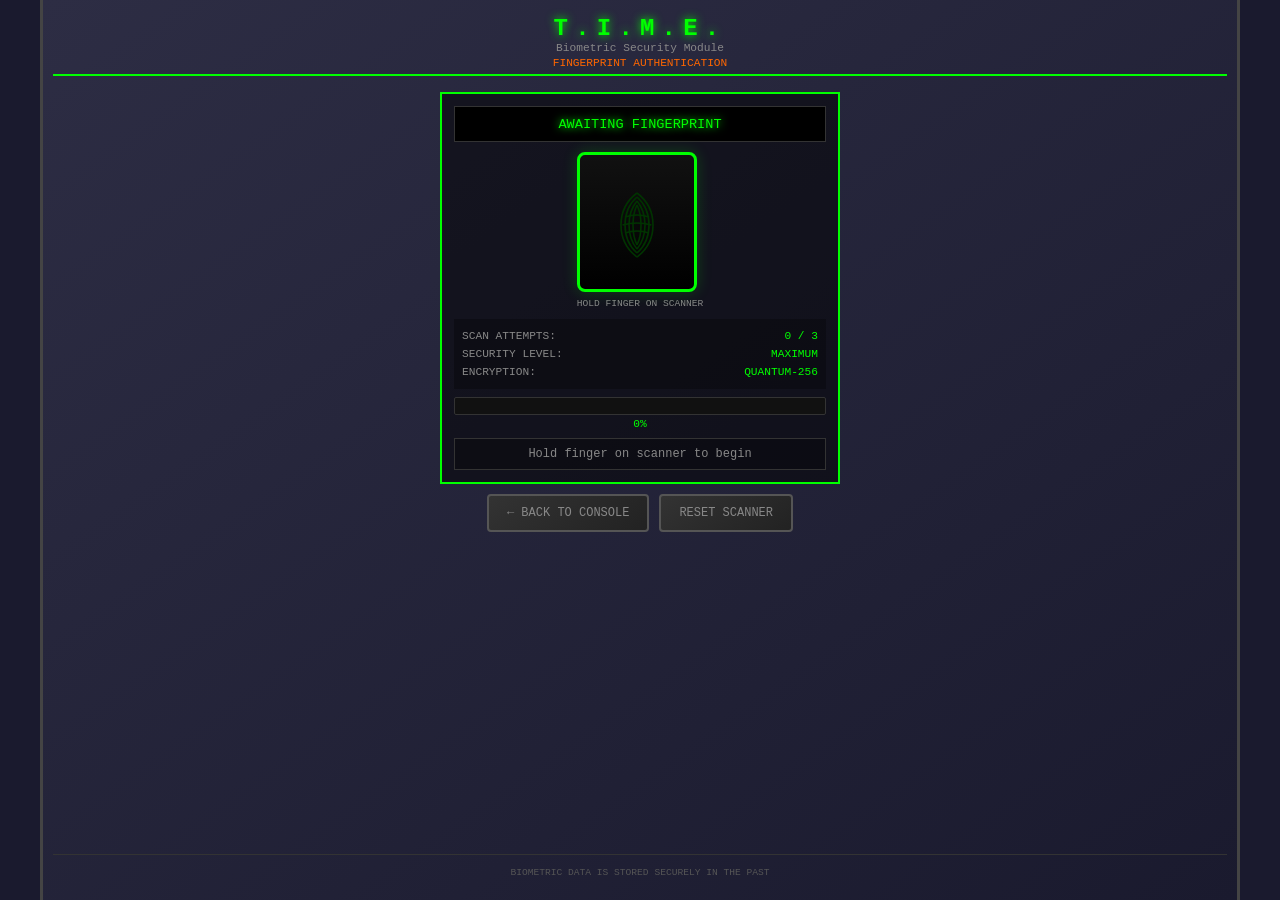
==== commit 2e2e476a: "Restructure UI into multi-step screens to fix mobile scrolling Split console into 3 separate screens" ====
--- a/index.html
+++ b/index.html
@@ -25,162 +25,120 @@
             </div>
             <div class="logo">T.I.M.E.</div>
             <div class="subtitle">Temporal Interface & Manipulation Engine</div>
-            <div class="model">MODEL TM-3000 SERIES</div>
         </header>
 
-        <div class="auth-status-bar">
-            <div class="auth-indicator" id="fingerprint-status">
-                <span class="status-light off"></span>
-                <a href="fingerprint.html">FINGERPRINT</a>
-            </div>
-            <div class="auth-indicator" id="voice-status">
-                <span class="status-light off"></span>
-                <a href="voice.html">VOICE ID</a>
-            </div>
-            <div class="auth-indicator" id="retina-status">
-                <span class="status-light off"></span>
-                <a href="retina.html">RETINA SCAN</a>
-            </div>
-        </div>
-
-        <main class="console-main">
-            <!-- Destination Time Display -->
-            <section class="display-section destination">
-                <div class="section-label">DESTINATION TIME</div>
-                <div class="display-row">
-                    <div class="display-group">
-                        <div class="seven-seg-display" id="dest-month" data-digits="2" data-value="88"></div>
-                        <div class="display-label">MONTH</div>
-                    </div>
-                    <div class="display-separator">/</div>
-                    <div class="display-group">
-                        <div class="seven-seg-display" id="dest-day" data-digits="2" data-value="88"></div>
-                        <div class="display-label">DAY</div>
-                    </div>
-                    <div class="display-separator">/</div>
-                    <div class="display-group">
-                        <div class="seven-seg-display" id="dest-year" data-digits="4" data-value="8888"></div>
-                        <div class="display-label">YEAR</div>
-                    </div>
-                    <div class="display-spacer"></div>
-                    <div class="display-group">
-                        <div class="seven-seg-display" id="dest-hour" data-digits="2" data-value="88"></div>
-                        <div class="display-label">HOUR</div>
-                    </div>
-                    <div class="display-separator">:</div>
-                    <div class="display-group">
-                        <div class="seven-seg-display" id="dest-min" data-digits="2" data-value="88"></div>
-                        <div class="display-label">MIN</div>
-                    </div>
-                </div>
-            </section>
-
-            <!-- Present Time Display -->
-            <section class="display-section present">
-                <div class="section-label">PRESENT TIME</div>
-                <div class="display-row">
-                    <div class="display-group">
-                        <div class="seven-seg-display" id="pres-month" data-digits="2" data-value="00"></div>
-                        <div class="display-label">MONTH</div>
-                    </div>
-                    <div class="display-separator">/</div>
-                    <div class="display-group">
-                        <div class="seven-seg-display" id="pres-day" data-digits="2" data-value="00"></div>
-                        <div class="display-label">DAY</div>
-                    </div>
-                    <div class="display-separator">/</div>
-                    <div class="display-group">
-                        <div class="seven-seg-display" id="pres-year" data-digits="4" data-value="0000"></div>
-                        <div class="display-label">YEAR</div>
-                    </div>
-                    <div class="display-spacer"></div>
-                    <div class="display-group">
-                        <div class="seven-seg-display" id="pres-hour" data-digits="2" data-value="00"></div>
-                        <div class="display-label">HOUR</div>
-                    </div>
-                    <div class="display-separator">:</div>
-                    <div class="display-group">
-                        <div class="seven-seg-display" id="pres-min" data-digits="2" data-value="00"></div>
-                        <div class="display-label">MIN</div>
-                    </div>
-                </div>
-            </section>
-
-            <!-- Control Panel -->
-            <section class="control-panel">
-                <div class="numpad-section">
-                    <div class="numpad-display">
-                        <div class="seven-seg-display" id="numpad-display" data-digits="4" data-value="----"></div>
-                    </div>
-                    <div class="numpad">
-                        <button class="num-btn" data-num="1">1</button>
-                        <button class="num-btn" data-num="2">2</button>
-                        <button class="num-btn" data-num="3">3</button>
-                        <button class="num-btn" data-num="4">4</button>
-                        <button class="num-btn" data-num="5">5</button>
-                        <button class="num-btn" data-num="6">6</button>
-                        <button class="num-btn" data-num="7">7</button>
-                        <button class="num-btn" data-num="8">8</button>
-                        <button class="num-btn" data-num="9">9</button>
-                        <button class="num-btn clear-btn" data-num="C">CLR</button>
-                        <button class="num-btn" data-num="0">0</button>
-                        <button class="num-btn enter-btn" data-num="E">ENT</button>
-                    </div>
-                </div>
-
-                <div class="target-selector">
-                    <div class="selector-label">NUMPAD TARGET</div>
-                    <div class="selector-switches">
-                        <label class="toggle-switch">
-                            <input type="radio" name="target" value="dest-month" checked>
-                            <span class="switch-label">MONTH</span>
-                        </label>
-                        <label class="toggle-switch">
-                            <input type="radio" name="target" value="dest-day">
-                            <span class="switch-label">DAY</span>
-                        </label>
-                        <label class="toggle-switch">
-                            <input type="radio" name="target" value="dest-year">
-                            <span class="switch-label">YEAR</span>
-                        </label>
-                        <label class="toggle-switch">
-                            <input type="radio" name="target" value="dest-hour">
-                            <span class="switch-label">HOUR</span>
-                        </label>
-                        <label class="toggle-switch">
-                            <input type="radio" name="target" value="dest-min">
-                            <span class="switch-label">MIN</span>
-                        </label>
-                    </div>
-                </div>
-            </section>
-
-            <!-- Useless Controls Section -->
-            <section class="useless-controls">
+        <!-- STEP 1: Date Entry -->
+        <main class="console-step active" id="step-date">
+            <div class="step-content">
+                <section class="display-section destination">
+                    <div class="section-label">SET DESTINATION TIME</div>
+                    <div class="display-row">
+                        <div class="display-group">
+                            <div class="seven-seg-display" id="dest-month" data-digits="2" data-value="88"></div>
+                            <div class="display-label">MONTH</div>
+                        </div>
+                        <div class="display-separator">/</div>
+                        <div class="display-group">
+                            <div class="seven-seg-display" id="dest-day" data-digits="2" data-value="88"></div>
+                            <div class="display-label">DAY</div>
+                        </div>
+                        <div class="display-separator">/</div>
+                        <div class="display-group">
+                            <div class="seven-seg-display" id="dest-year" data-digits="4" data-value="8888"></div>
+                            <div class="display-label">YEAR</div>
+                        </div>
+                        <div class="display-spacer"></div>
+                        <div class="display-group">
+                            <div class="seven-seg-display" id="dest-hour" data-digits="2" data-value="88"></div>
+                            <div class="display-label">HOUR</div>
+                        </div>
+                        <div class="display-separator">:</div>
+                        <div class="display-group">
+                            <div class="seven-seg-display" id="dest-min" data-digits="2" data-value="88"></div>
+                            <div class="display-label">MIN</div>
+                        </div>
+                    </div>
+                </section>
+
+                <section class="control-panel compact">
+                    <div class="numpad-section">
+                        <div class="numpad-display">
+                            <div class="seven-seg-display" id="numpad-display" data-digits="4" data-value="----"></div>
+                        </div>
+                        <div class="numpad">
+                            <button class="num-btn" data-num="1">1</button>
+                            <button class="num-btn" data-num="2">2</button>
+                            <button class="num-btn" data-num="3">3</button>
+                            <button class="num-btn" data-num="4">4</button>
+                            <button class="num-btn" data-num="5">5</button>
+                            <button class="num-btn" data-num="6">6</button>
+                            <button class="num-btn" data-num="7">7</button>
+                            <button class="num-btn" data-num="8">8</button>
+                            <button class="num-btn" data-num="9">9</button>
+                            <button class="num-btn clear-btn" data-num="C">CLR</button>
+                            <button class="num-btn" data-num="0">0</button>
+                            <button class="num-btn enter-btn" data-num="E">ENT</button>
+                        </div>
+                    </div>
+
+                    <div class="target-selector">
+                        <div class="selector-label">TARGET</div>
+                        <div class="selector-switches">
+                            <label class="toggle-switch">
+                                <input type="radio" name="target" value="dest-month" checked>
+                                <span class="switch-label">MON</span>
+                            </label>
+                            <label class="toggle-switch">
+                                <input type="radio" name="target" value="dest-day">
+                                <span class="switch-label">DAY</span>
+                            </label>
+                            <label class="toggle-switch">
+                                <input type="radio" name="target" value="dest-year">
+                                <span class="switch-label">YEAR</span>
+                            </label>
+                            <label class="toggle-switch">
+                                <input type="radio" name="target" value="dest-hour">
+                                <span class="switch-label">HR</span>
+                            </label>
+                            <label class="toggle-switch">
+                                <input type="radio" name="target" value="dest-min">
+                                <span class="switch-label">MIN</span>
+                            </label>
+                        </div>
+                    </div>
+                </section>
+
+                <button class="step-btn" id="btn-to-controls">PROCEED TO CONTROLS</button>
+            </div>
+        </main>
+
+        <!-- STEP 2: Controls -->
+        <main class="console-step" id="step-controls">
+            <div class="step-content">
                 <div class="control-row">
                     <div class="control-group">
-                        <div class="control-label">FLUX CAPACITOR</div>
+                        <div class="control-label">FLUX CAP.</div>
                         <label class="flip-switch">
                             <input type="checkbox" id="flux-switch">
                             <span class="flip-switch-slider"></span>
                         </label>
                     </div>
                     <div class="control-group">
-                        <div class="control-label">TEMPORAL SYNC</div>
+                        <div class="control-label">TEMP SYNC</div>
                         <label class="flip-switch">
                             <input type="checkbox" id="sync-switch">
                             <span class="flip-switch-slider"></span>
                         </label>
                     </div>
                     <div class="control-group">
-                        <div class="control-label">PARADOX SHIELD</div>
+                        <div class="control-label">PARADOX</div>
                         <label class="flip-switch">
                             <input type="checkbox" id="paradox-switch">
                             <span class="flip-switch-slider"></span>
                         </label>
                     </div>
                     <div class="control-group">
-                        <div class="control-label">QUANTUM LOCK</div>
+                        <div class="control-label">Q-LOCK</div>
                         <label class="flip-switch">
                             <input type="checkbox" id="quantum-switch">
                             <span class="flip-switch-slider"></span>
@@ -188,54 +146,24 @@
                     </div>
                 </div>
 
-                <div class="control-row">
-                    <div class="control-group">
-                        <div class="control-label">CHRONO BUFFER</div>
-                        <label class="flip-switch">
-                            <input type="checkbox" id="buffer-switch">
-                            <span class="flip-switch-slider"></span>
-                        </label>
-                    </div>
-                    <div class="control-group">
-                        <div class="control-label">WORMHOLE STAB.</div>
-                        <label class="flip-switch">
-                            <input type="checkbox" id="wormhole-switch">
-                            <span class="flip-switch-slider"></span>
-                        </label>
-                    </div>
-                    <div class="control-group">
-                        <div class="control-label">ENTROPY REV.</div>
-                        <label class="flip-switch">
-                            <input type="checkbox" id="entropy-switch">
-                            <span class="flip-switch-slider"></span>
-                        </label>
-                    </div>
-                    <div class="control-group">
-                        <div class="control-label">TIMELINE ANCHOR</div>
-                        <label class="flip-switch">
-                            <input type="checkbox" id="anchor-switch">
-                            <span class="flip-switch-slider"></span>
-                        </label>
-                    </div>
-                </div>
-
-                <div class="button-row">
-                    <button class="useless-btn red" id="btn-abort">ABORT</button>
-                    <button class="useless-btn yellow" id="btn-calibrate">CALIBRATE</button>
-                    <button class="useless-btn blue" id="btn-diagnostics">DIAGNOSTICS</button>
-                    <button class="useless-btn green" id="btn-prime">PRIME ENGINE</button>
-                </div>
-
-                <div class="button-row">
-                    <button class="useless-btn small" id="btn-aux1">AUX 1</button>
-                    <button class="useless-btn small" id="btn-aux2">AUX 2</button>
-                    <button class="useless-btn small" id="btn-aux3">AUX 3</button>
-                    <button class="useless-btn small" id="btn-reset">RESET</button>
-                    <button class="useless-btn small" id="btn-backup">BACKUP</button>
-                    <button class="useless-btn small" id="btn-restore">RESTORE</button>
-                </div>
-
-                <!-- Extra gauges and indicators -->
+                <div class="slider-row">
+                    <div class="slider-control">
+                        <div class="slider-label">POWER</div>
+                        <input type="range" class="console-slider" id="power-slider" min="0" max="100" value="73">
+                        <div class="slider-value" id="power-slider-value">73%</div>
+                    </div>
+                    <div class="slider-control">
+                        <div class="slider-label">FLUX</div>
+                        <input type="range" class="console-slider" id="flux-slider" min="0" max="100" value="88">
+                        <div class="slider-value" id="flux-slider-value">88%</div>
+                    </div>
+                    <div class="slider-control">
+                        <div class="slider-label">STABILITY</div>
+                        <input type="range" class="console-slider" id="stability-slider" min="0" max="100" value="95">
+                        <div class="slider-value" id="stability-slider-value">95%</div>
+                    </div>
+                </div>
+
                 <div class="gauge-row">
                     <div class="gauge">
                         <div class="gauge-label">POWER LEVEL</div>
@@ -252,7 +180,7 @@
                         <div class="gauge-value">88 MPH</div>
                     </div>
                     <div class="gauge">
-                        <div class="gauge-label">CHRONO INTEGRITY</div>
+                        <div class="gauge-label">INTEGRITY</div>
                         <div class="gauge-bar">
                             <div class="gauge-fill" id="integrity-gauge" style="width: 95%"></div>
                         </div>
@@ -263,39 +191,79 @@
                 <div class="indicator-row">
                     <div class="indicator-light red" id="ind-warning">
                         <span class="light"></span>
-                        <span class="ind-label">WARNING</span>
+                        <span class="ind-label">WARN</span>
                     </div>
                     <div class="indicator-light yellow" id="ind-standby">
                         <span class="light"></span>
-                        <span class="ind-label">STANDBY</span>
+                        <span class="ind-label">STBY</span>
                     </div>
                     <div class="indicator-light green" id="ind-ready">
                         <span class="light"></span>
-                        <span class="ind-label">READY</span>
+                        <span class="ind-label">RDY</span>
                     </div>
                     <div class="indicator-light blue" id="ind-active">
                         <span class="light"></span>
-                        <span class="ind-label">ACTIVE</span>
+                        <span class="ind-label">ACT</span>
                     </div>
                     <div class="indicator-light orange" id="ind-charging">
                         <span class="light"></span>
-                        <span class="ind-label">CHARGING</span>
-                    </div>
-                </div>
-            </section>
-
-            <!-- Big Engage Button -->
-            <section class="engage-section">
-                <button class="engage-btn" id="engage-btn">
-                    <span class="engage-text">ENGAGE</span>
-                    <span class="engage-subtitle">TEMPORAL DISPLACEMENT</span>
-                </button>
-            </section>
+                        <span class="ind-label">CHG</span>
+                    </div>
+                </div>
+
+                <div class="step-nav">
+                    <button class="step-btn secondary" id="btn-back-date">BACK</button>
+                    <button class="step-btn arm" id="btn-arm">ARM SYSTEM</button>
+                </div>
+            </div>
         </main>
 
+        <!-- STEP 3: Engage -->
+        <main class="console-step" id="step-engage">
+            <div class="step-content engage-content">
+                <section class="display-section present">
+                    <div class="section-label">PRESENT TIME</div>
+                    <div class="display-row">
+                        <div class="display-group">
+                            <div class="seven-seg-display" id="pres-month" data-digits="2" data-value="00"></div>
+                            <div class="display-label">MONTH</div>
+                        </div>
+                        <div class="display-separator">/</div>
+                        <div class="display-group">
+                            <div class="seven-seg-display" id="pres-day" data-digits="2" data-value="00"></div>
+                            <div class="display-label">DAY</div>
+                        </div>
+                        <div class="display-separator">/</div>
+                        <div class="display-group">
+                            <div class="seven-seg-display" id="pres-year" data-digits="4" data-value="0000"></div>
+                            <div class="display-label">YEAR</div>
+                        </div>
+                        <div class="display-spacer"></div>
+                        <div class="display-group">
+                            <div class="seven-seg-display" id="pres-hour" data-digits="2" data-value="00"></div>
+                            <div class="display-label">HOUR</div>
+                        </div>
+                        <div class="display-separator">:</div>
+                        <div class="display-group">
+                            <div class="seven-seg-display" id="pres-min" data-digits="2" data-value="00"></div>
+                            <div class="display-label">MIN</div>
+                        </div>
+                    </div>
+                </section>
+
+                <section class="engage-section">
+                    <button class="engage-btn" id="engage-btn">
+                        <span class="engage-text">ENGAGE</span>
+                        <span class="engage-subtitle">TEMPORAL DISPLACEMENT</span>
+                    </button>
+                </section>
+
+                <button class="step-btn secondary" id="btn-back-controls">DISARM</button>
+            </div>
+        </main>
+
         <footer class="console-footer">
-            <div class="footer-text">CHRONOTECH INDUSTRIES © 2147</div>
-            <div class="footer-text">CAUTION: UNAUTHORIZED TIME TRAVEL IS A FEDERAL OFFENSE</div>
+            <div class="footer-text">CHRONOTECH INDUSTRIES &copy; 2147</div>
         </footer>
     </div>
 
--- a/styles.css
+++ b/styles.css
@@ -17,6 +17,8 @@
     min-height: 100vh;
     border-left: 3px solid #444;
     border-right: 3px solid #444;
+    display: flex;
+    flex-direction: column;
 }
 
 /* Header */
@@ -297,6 +299,78 @@
 .useless-btn.green { border-color: #00ff00; color: #00ff00; }
 .useless-btn.small { padding: 6px 10px; font-size: 0.6rem; }
 
+/* Slider Controls */
+.slider-row {
+    display: flex;
+    justify-content: center;
+    gap: 20px;
+    margin-bottom: 12px;
+    flex-wrap: wrap;
+}
+.slider-control {
+    display: flex;
+    flex-direction: column;
+    align-items: center;
+    gap: 5px;
+    width: 100px;
+    touch-action: none;
+}
+.slider-label {
+    font-size: 0.55rem;
+    color: #888;
+    text-align: center;
+}
+.slider-value {
+    font-size: 0.65rem;
+    color: #00ff00;
+    text-shadow: 0 0 5px #00ff00;
+}
+
+/* Custom slider styling */
+.console-slider {
+    -webkit-appearance: none;
+    appearance: none;
+    width: 100%;
+    height: 60px;
+    background: linear-gradient(180deg, #111, #222);
+    border: 2px solid #444;
+    border-radius: 4px;
+    outline: none;
+    writing-mode: vertical-lr;
+    direction: rtl;
+    touch-action: none;
+}
+
+.console-slider::-webkit-slider-thumb {
+    -webkit-appearance: none;
+    appearance: none;
+    width: 30px;
+    height: 12px;
+    background: linear-gradient(145deg, #00aa00, #006600);
+    border: 2px solid #00ff00;
+    border-radius: 2px;
+    cursor: pointer;
+    box-shadow: 0 0 8px rgba(0, 255, 0, 0.5);
+}
+
+.console-slider::-moz-range-thumb {
+    width: 30px;
+    height: 12px;
+    background: linear-gradient(145deg, #00aa00, #006600);
+    border: 2px solid #00ff00;
+    border-radius: 2px;
+    cursor: pointer;
+    box-shadow: 0 0 8px rgba(0, 255, 0, 0.5);
+}
+
+.console-slider::-webkit-slider-runnable-track {
+    background: transparent;
+}
+
+.console-slider::-moz-range-track {
+    background: transparent;
+}
+
 /* Gauges */
 .gauge-row { display: flex; justify-content: center; gap: 15px; margin-bottom: 10px; flex-wrap: wrap; }
 .gauge { width: 140px; }
@@ -329,6 +403,91 @@
 .ind-label { font-size: 0.5rem; color: #666; }
 
 @keyframes blink { 0%, 100% { opacity: 1; } 50% { opacity: 0.5; } }
+
+/* Step-based Layout */
+.console-step {
+    display: none;
+    flex-direction: column;
+    flex: 1;
+    min-height: 0;
+}
+.console-step.active {
+    display: flex;
+}
+.step-content {
+    display: flex;
+    flex-direction: column;
+    justify-content: center;
+    flex: 1;
+    padding: 10px 0;
+    gap: 10px;
+}
+.engage-content {
+    justify-content: space-around;
+}
+.step-btn {
+    display: block;
+    width: 100%;
+    max-width: 300px;
+    margin: 10px auto;
+    padding: 15px 20px;
+    font-family: 'Courier New', monospace;
+    font-size: 1rem;
+    font-weight: bold;
+    background: linear-gradient(145deg, #004400, #002200);
+    border: 3px solid #00ff00;
+    color: #00ff00;
+    cursor: pointer;
+    border-radius: 5px;
+    text-transform: uppercase;
+    letter-spacing: 0.1em;
+    transition: all 0.2s;
+}
+.step-btn:hover {
+    background: linear-gradient(145deg, #006600, #003300);
+    box-shadow: 0 0 20px rgba(0, 255, 0, 0.3);
+}
+.step-btn:active {
+    transform: scale(0.98);
+}
+.step-btn.secondary {
+    background: linear-gradient(145deg, #333, #222);
+    border-color: #666;
+    color: #888;
+}
+.step-btn.secondary:hover {
+    border-color: #00ff00;
+    color: #00ff00;
+}
+.step-btn.arm {
+    background: linear-gradient(145deg, #664400, #332200);
+    border-color: #ffaa00;
+    color: #ffaa00;
+}
+.step-btn.arm:hover {
+    background: linear-gradient(145deg, #885500, #443300);
+    box-shadow: 0 0 20px rgba(255, 170, 0, 0.3);
+}
+.step-nav {
+    display: flex;
+    gap: 15px;
+    justify-content: center;
+    flex-wrap: wrap;
+    padding: 10px;
+}
+.step-nav .step-btn {
+    width: auto;
+    flex: 1;
+    max-width: 200px;
+}
+
+/* Compact control panel for step layout */
+.control-panel.compact {
+    flex-direction: row;
+    flex-wrap: wrap;
+    justify-content: center;
+    align-items: flex-start;
+}
 
 /* Engage Button */
 .engage-section { display: flex; justify-content: center; padding: 15px; }
@@ -349,7 +508,7 @@
 .engage-subtitle { font-size: 0.5rem; color: #aa0000; margin-top: 5px; text-align: center; }
 
 /* Footer */
-.console-footer { text-align: center; padding: 10px; border-top: 1px solid #333; margin-top: 10px; }
+.console-footer { text-align: center; padding: 10px; border-top: 1px solid #333; margin-top: auto; }
 .footer-text { font-size: 0.6rem; color: #555; margin: 2px 0; }
 
 /* ========== AUTH PAGES ========== */
@@ -550,6 +709,11 @@
     .console-frame { padding: 5px; }
     .logo { font-size: 1.5rem; letter-spacing: 0.2em; }
     .auth-page .logo { font-size: 1.2rem; }
+
+    .step-content { padding: 5px 0; gap: 8px; }
+    .step-btn { padding: 12px 15px; font-size: 0.85rem; }
+    .step-nav { gap: 10px; padding: 5px; }
+    .step-nav .step-btn { max-width: 150px; }
 
     .display-section { padding: 5px; margin-bottom: 5px; }
     .seven-seg-display { padding: 3px 4px; gap: 1px; }
@@ -591,6 +755,12 @@
     .useless-btn { padding: 6px 8px; font-size: 0.6rem; }
     .useless-btn.small { padding: 4px 6px; font-size: 0.5rem; }
 
+    .slider-row { gap: 12px; }
+    .slider-control { width: 80px; }
+    .console-slider { height: 50px; }
+    .slider-label { font-size: 0.5rem; }
+    .slider-value { font-size: 0.55rem; }
+
     .gauge { width: 100px; }
     .gauge-bar { height: 10px; }
     .gauge-label, .gauge-value { font-size: 0.5rem; }
